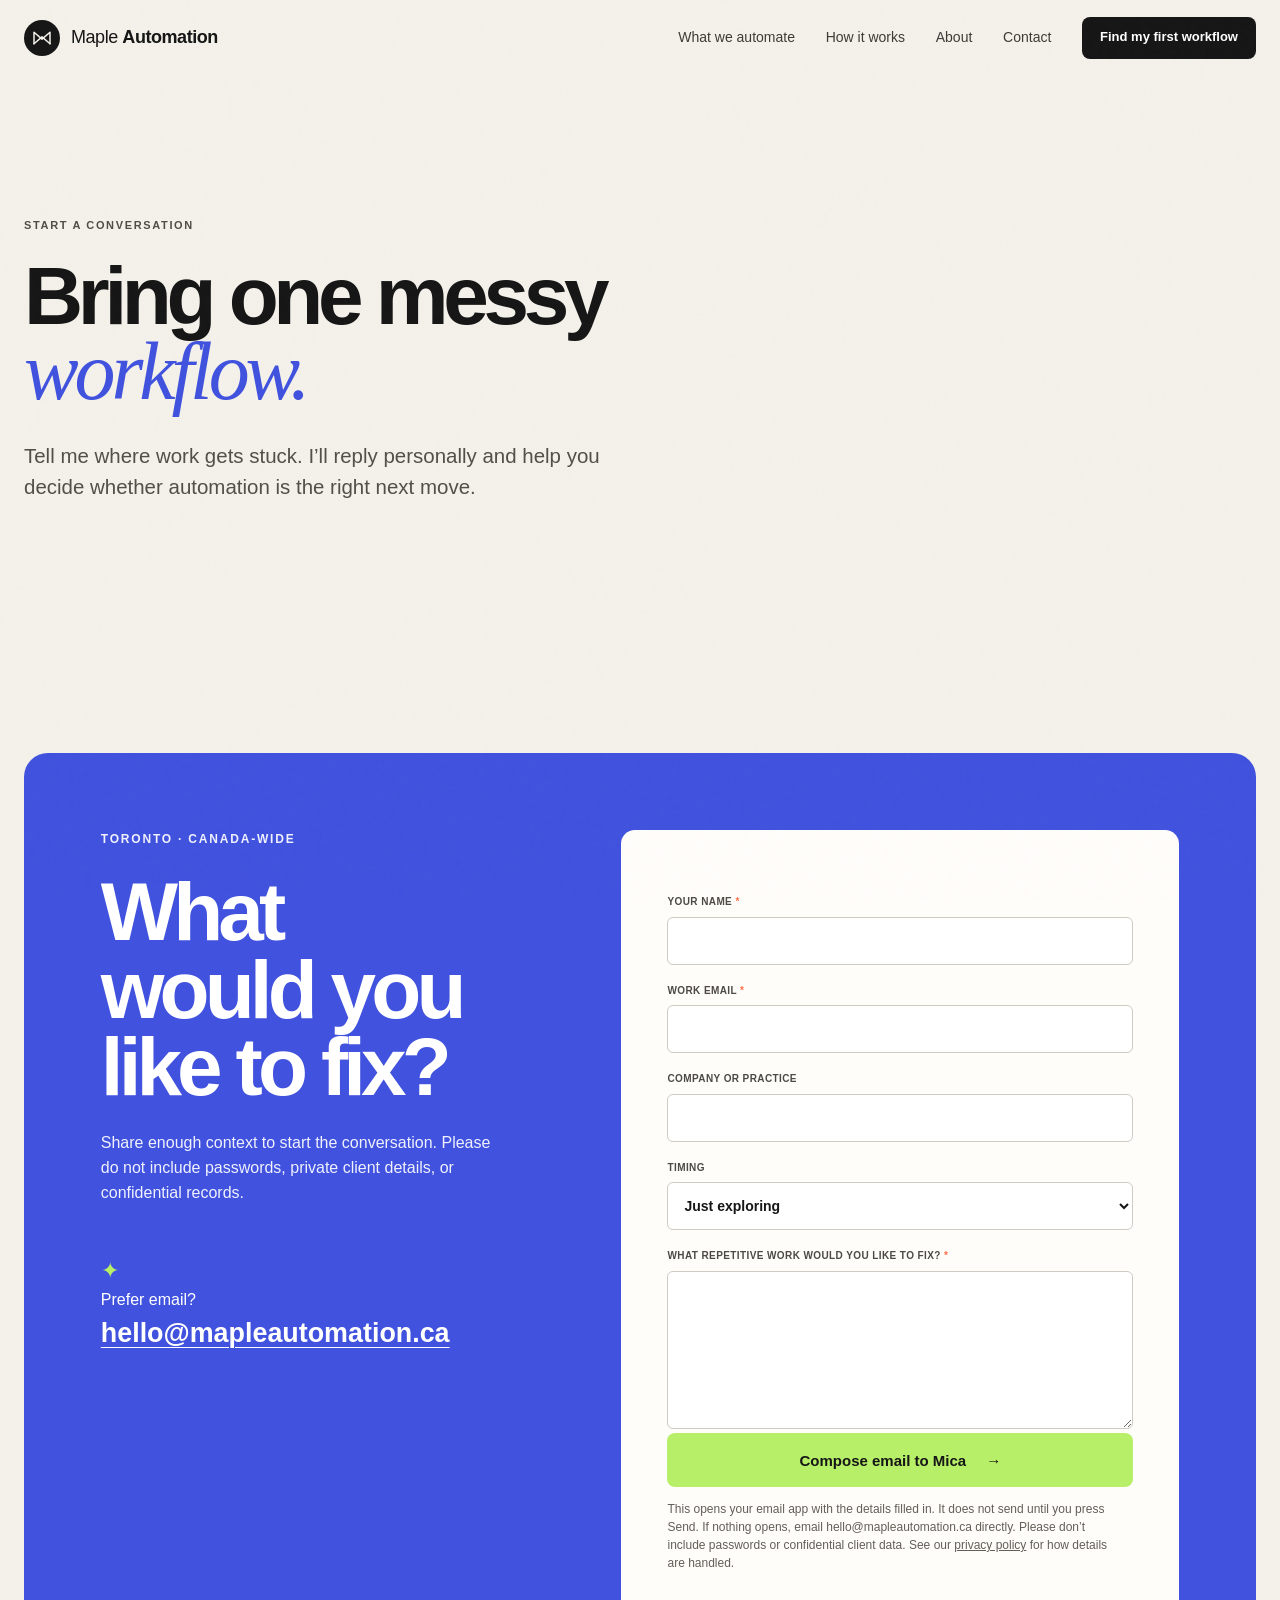
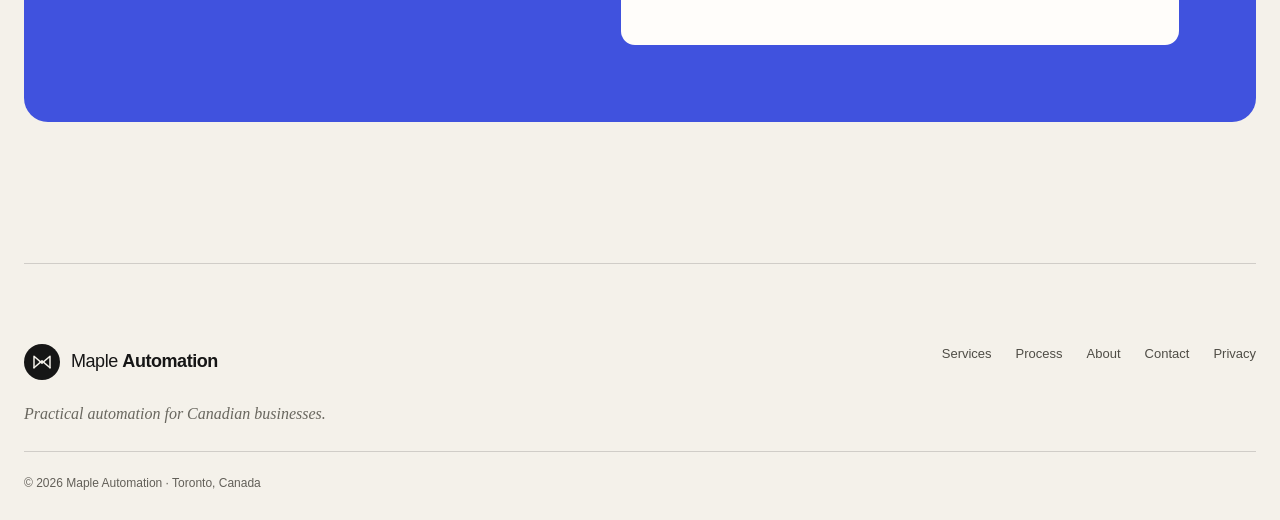
==== contact.html @ 8e7fe8f0 "Maple Automation website" ====
<!doctype html><html lang="en-CA"><head><meta charset="utf-8"><meta name="viewport" content="width=device-width, initial-scale=1"><title>Contact Maple Automation | Start with one workflow</title><meta name="description" content="Tell Maple Automation where work gets stuck. Mica replies personally to Toronto and Canadian business inquiries."><meta name="robots" content="index,follow"><meta name="referrer" content="strict-origin-when-cross-origin"><link rel="canonical" href="https://mapleautomation.ca/contact.html"><meta property="og:type" content="website"><meta property="og:locale" content="en_CA"><meta property="og:site_name" content="Maple Automation"><meta property="og:title" content="Contact Maple Automation | Start with one workflow"><meta property="og:description" content="Tell Maple Automation where work gets stuck. Mica replies personally to Toronto and Canadian business inquiries."><meta property="og:url" content="https://mapleautomation.ca/contact.html"><meta property="og:image" content="https://mapleautomation.ca/assets/social-card.png"><meta property="og:image:alt" content="Maple Automation — Practical automation for Canadian businesses"><meta name="twitter:card" content="summary_large_image"><meta name="twitter:title" content="Contact Maple Automation | Start with one workflow"><meta name="twitter:description" content="Tell Maple Automation where work gets stuck. Mica replies personally to Toronto and Canadian business inquiries."><meta name="twitter:image" content="https://mapleautomation.ca/assets/social-card.png"><link rel="icon" href="assets/favicon.svg" type="image/svg+xml"><link rel="stylesheet" href="styles.css"></head><body><a class="skip-link" href="#main">Skip to content</a><header class="site-header" data-header><a class="brand" href="index.html" aria-label="Maple Automation home"><svg class="brand-mark" viewBox="0 0 42 42" aria-hidden="true"><path d="M7 31V11l14 12 14-12v20"/><path d="M7 31l14-12 14 12"/></svg><span>Maple <b>Automation</b></span></a><button class="menu-toggle" type="button" aria-expanded="false" aria-controls="site-nav" data-menu-toggle><span class="sr-only" data-menu-label>Open navigation</span><span></span><span></span></button><nav id="site-nav" class="site-nav" aria-label="Primary" data-nav><a href="services.html">What we automate</a><a href="process.html">How it works</a><a href="about.html">About</a><a href="contact.html" aria-current="page">Contact</a><a class="button button-small button-dark" href="contact.html">Find my first workflow</a></nav></header><main id="main" tabindex="-1"><section class="page-hero section-shell section-pad"><p class="eyebrow">Start a conversation</p><h1>Bring one messy<br><em>workflow.</em></h1><p class="hero-lede">Tell me where work gets stuck. I’ll reply personally and help you decide whether automation is the right next move.</p></section><section class="contact-section section-pad"><div class="contact-shell" data-reveal><div class="contact-copy"><p class="eyebrow eyebrow-light">Toronto · Canada-wide</p><h2>What would you like to fix?</h2><p>Share enough context to start the conversation. Please do not include passwords, private client details, or confidential records.</p><div class="contact-direct"><span class="contact-icon">✦</span><p>Prefer email?<br><a href="mailto:hello@mapleautomation.ca">hello@mapleautomation.ca</a></p></div></div><form class="contact-form" data-contact-form action="mailto:hello@mapleautomation.ca" method="post" enctype="text/plain"><label for="name">Your name <span aria-hidden="true">*</span><input id="name" name="name" type="text" autocomplete="name" required maxlength="80"></label><label for="email">Work email <span aria-hidden="true">*</span><input id="email" name="email" type="email" autocomplete="email" required maxlength="160"></label><label for="company">Company or practice<input id="company" name="company" type="text" autocomplete="organization" maxlength="120"></label><label for="timing">Timing<select id="timing" name="timing"><option>Just exploring</option><option>This quarter</option><option>As soon as possible</option></select></label><label for="workflow">What repetitive work would you like to fix? <span aria-hidden="true">*</span><textarea id="workflow" name="workflow" rows="6" required maxlength="2000" aria-describedby="contact-form-note"></textarea></label><button class="button button-primary button-wide" type="submit">Compose email to Mica <span aria-hidden="true">→</span></button><p class="form-note" id="contact-form-note">This opens your email app with the details filled in. It does not send until you press Send. If nothing opens, email hello@mapleautomation.ca directly. Please don’t include passwords or confidential client data. See our <a href="privacy.html">privacy policy</a> for how details are handled.</p><p class="form-status" data-form-status role="status" aria-live="polite"></p></form></div></section></main><footer class="site-footer"><div class="footer-brand"><a class="brand" href="index.html"><svg class="brand-mark" viewBox="0 0 42 42" aria-hidden="true"><path d="M7 31V11l14 12 14-12v20"/><path d="M7 31l14-12 14 12"/></svg><span>Maple <b>Automation</b></span></a><p>Practical automation for Canadian businesses.</p></div><nav aria-label="Footer"><a href="services.html">Services</a><a href="process.html">Process</a><a href="about.html">About</a><a href="contact.html">Contact</a><a href="privacy.html">Privacy</a></nav><p class="footer-note">© <span data-year></span> Maple Automation · Toronto, Canada</p></footer><script src="script.js" defer></script></body></html>
---- styles.css ----
/* Maple Automation — launch site */
:root {
  --paper: #f4f1ea;
  --paper-2: #ebe7de;
  --ink: #161616;
  --muted: #69675f;
  --line: rgba(22, 22, 22, .16);
  --blue: #4052de;
  --blue-deep: #2738c9;
  --green: #b8ef68;
  --orange: #ff7048;
  --orange-text: #a93216;
  --white: #fffdfa;
  --radius: 18px;
  --shadow: 0 22px 70px rgba(31, 26, 16, .12);
  --shell: min(1240px, calc(100% - 48px));
}

* { box-sizing: border-box; }
html { scroll-behavior: smooth; overflow-x: hidden; overflow-x: clip; }
body {
  margin: 0;
  color: var(--ink);
  background: var(--paper);
  font-family: Inter, ui-sans-serif, -apple-system, BlinkMacSystemFont, "Segoe UI", sans-serif;
  font-size: 16px;
  line-height: 1.55;
  -webkit-font-smoothing: antialiased;
  overflow-x: hidden;
  overflow-x: clip;
}
body::before {
  position: fixed;
  inset: 0;
  z-index: 99;
  pointer-events: none;
  opacity: .025;
  content: "";
  background-image: url("data:image/svg+xml,%3Csvg viewBox='0 0 180 180' xmlns='http://www.w3.org/2000/svg'%3E%3Cfilter id='n'%3E%3CfeTurbulence type='fractalNoise' baseFrequency='.8' numOctaves='4' stitchTiles='stitch'/%3E%3C/filter%3E%3Crect width='100%25' height='100%25' filter='url(%23n)' opacity='.7'/%3E%3C/svg%3E");
}

::selection { background: var(--green); color: var(--ink); }
a { color: inherit; }
button, input, textarea { font: inherit; }
button, a { -webkit-tap-highlight-color: transparent; }
img, svg { display: block; max-width: 100%; }
h1, h2, h3, p { margin-top: 0; }
h1, h2, h3 { text-wrap: balance; }
p { text-wrap: pretty; }

.sr-only {
  position: absolute;
  width: 1px;
  height: 1px;
  padding: 0;
  margin: -1px;
  overflow: hidden;
  clip: rect(0,0,0,0);
  white-space: nowrap;
  border: 0;
}
.skip-link {
  position: fixed;
  z-index: 200;
  top: 12px;
  left: 12px;
  transform: translateY(-150%);
  padding: 10px 16px;
  background: var(--ink);
  color: white;
  border-radius: 8px;
}
.skip-link:focus { transform: none; }
main:focus { outline: none; }

:focus-visible {
  outline: 3px solid var(--blue);
  outline-offset: 4px;
}

.section-shell { width: var(--shell); margin-inline: auto; }
.section-pad { padding-block: clamp(88px, 11vw, 160px); }
[id] { scroll-margin-top: 88px; }

.site-header {
  position: sticky;
  z-index: 60;
  top: 0;
  display: flex;
  align-items: center;
  justify-content: space-between;
  width: 100%;
  min-height: 76px;
  padding: 12px max(24px, calc((100% - 1240px) / 2));
  border-bottom: 1px solid transparent;
  transition: background .25s ease, border-color .25s ease, min-height .25s ease;
}
.site-header.is-scrolled {
  min-height: 64px;
  background: rgba(244, 241, 234, .9);
  border-color: var(--line);
  backdrop-filter: blur(18px);
  -webkit-backdrop-filter: blur(18px);
}
.brand {
  display: inline-flex;
  gap: 11px;
  align-items: center;
  font-size: 18px;
  letter-spacing: -.025em;
  text-decoration: none;
}
.brand b { font-weight: 730; }
.brand-mark {
  width: 36px;
  height: 36px;
  padding: 6px;
  background: var(--ink);
  color: var(--paper);
  border-radius: 50%;
}
.brand-mark path { fill: none; stroke: currentColor; stroke-width: 2.6; stroke-linecap: round; stroke-linejoin: round; }
.site-nav { display: flex; align-items: center; gap: clamp(18px, 2.4vw, 34px); }
.site-nav > a:not(.button) {
  position: relative;
  color: #3c3b37;
  font-size: 14px;
  text-decoration: none;
}
.site-nav > a:not(.button)::after {
  position: absolute;
  right: 0;
  bottom: -4px;
  left: 0;
  height: 1px;
  content: "";
  background: currentColor;
  transform: scaleX(0);
  transform-origin: right;
  transition: transform .2s ease;
}
.site-nav > a:not(.button):hover::after { transform: scaleX(1); transform-origin: left; }
.menu-toggle { display: none; }

.button {
  display: inline-flex;
  min-height: 54px;
  padding: 0 22px;
  align-items: center;
  justify-content: center;
  gap: 20px;
  border: 1px solid transparent;
  border-radius: 8px;
  cursor: pointer;
  font-size: 15px;
  font-weight: 700;
  text-decoration: none;
  transition: transform .2s ease, box-shadow .2s ease, background .2s ease;
}
.button:hover { transform: translateY(-2px); box-shadow: 0 10px 24px rgba(0,0,0,.12); }
.button-primary { background: var(--green); color: var(--ink); }
.button-dark { background: var(--ink); color: white; }
.button-small { min-height: 42px; padding-inline: 17px; font-size: 13px; }
.button-wide { width: 100%; }
.text-link {
  display: inline-flex;
  align-items: center;
  gap: 10px;
  padding-bottom: 2px;
  border-bottom: 1px solid currentColor;
  font-size: 14px;
  font-weight: 700;
  text-decoration: none;
}
.text-link span { transition: transform .2s ease; }
.text-link:hover span { transform: translate(3px, -2px); }

.eyebrow {
  display: flex;
  align-items: center;
  gap: 9px;
  margin-bottom: 24px;
  color: #4f4d46;
  font-size: 11px;
  font-weight: 800;
  letter-spacing: .15em;
  text-transform: uppercase;
}
.eyebrow-light { color: rgba(255,255,255,.92); font-size: 12px; }
.pulse-dot { width: 7px; height: 7px; background: var(--orange); border-radius: 50%; box-shadow: 0 0 0 5px rgba(255,112,72,.14); }

.hero {
  display: grid;
  min-height: calc(100vh - 76px);
  min-height: calc(100svh - 76px);
  padding-block: clamp(68px, 8vh, 110px) clamp(80px, 10vh, 130px);
  align-items: center;
  grid-template-columns: .92fr 1.08fr;
  gap: clamp(40px, 7vw, 110px);
}
.hero > * { min-width: 0; }
.hero-copy { position: relative; z-index: 2; }
.hero h1 {
  max-width: 760px;
  margin-bottom: 30px;
  font-size: clamp(62px, 7.3vw, 108px);
  font-weight: 550;
  letter-spacing: -.072em;
  line-height: .89;
}
.hero h1 em { color: var(--blue); font-family: Georgia, "Times New Roman", serif; font-weight: 400; letter-spacing: -.06em; }
.hero-lede { max-width: 590px; margin-bottom: 34px; color: #514f48; font-size: clamp(18px, 1.6vw, 22px); line-height: 1.52; }
.hero-actions { display: flex; align-items: center; gap: 28px; flex-wrap: wrap; }
.trust-line { display: flex; gap: 0; padding: 30px 0 0; margin: 0; color: var(--muted); list-style: none; font-size: 12px; font-weight: 650; }
.trust-line li { display: flex; align-items: center; }
.trust-line li:not(:last-child)::after { margin-inline: 12px; content: "·"; color: var(--orange); }

.hero-visual {
  position: relative;
  min-height: 570px;
  border: 1px solid rgba(22,22,22,.1);
  overflow: hidden;
  background:
    linear-gradient(rgba(22,22,22,.055) 1px, transparent 1px),
    linear-gradient(90deg, rgba(22,22,22,.055) 1px, transparent 1px),
    #e9e5dc;
  background-size: 42px 42px;
  border-radius: 28px;
  box-shadow: var(--shadow);
}
.hero-visual::before { position: absolute; inset: 0; content: ""; background: radial-gradient(circle at 65% 45%, rgba(83,102,255,.13), transparent 34%); }
.visual-label { position: absolute; z-index: 3; top: 28px; left: 30px; display: flex; align-items: center; gap: 10px; color: #66635b; font-size: 11px; font-weight: 700; text-transform: uppercase; letter-spacing: .1em; }
.visual-label span { padding: 5px 8px; background: #dad5cb; color: #5c5a54; border-radius: 4px; }
.input-stack { position: absolute; z-index: 2; left: 7%; top: 19%; bottom: 17%; display: flex; flex-direction: column; justify-content: space-between; }
.input-chip {
  display: flex;
  width: 170px;
  padding: 13px;
  align-items: center;
  gap: 10px;
  background: rgba(255,253,250,.95);
  border: 1px solid rgba(22,22,22,.1);
  border-radius: 11px;
  box-shadow: 0 10px 28px rgba(44,39,28,.08);
  transform: rotate(-2deg);
}
.input-chip:nth-child(2) { transform: rotate(2deg) translateX(14px); }
.input-chip:nth-child(3) { transform: rotate(-1deg) translateX(-5px); }
.chip-icon { display: grid; width: 34px; height: 34px; flex: 0 0 auto; place-items: center; background: var(--paper-2); border-radius: 7px; font-weight: 800; }
.input-chip span:last-child { display: flex; flex-direction: column; min-width: 0; }
.input-chip b { font-size: 12px; }
.input-chip small { color: #625f58; font-size: 11px; }
.flow-lines { position: absolute; z-index: 1; inset: 0; width: 100%; height: 100%; }
.flow-lines path { fill: none; stroke: #8e8b82; stroke-width: 1.5; stroke-dasharray: 5 6; opacity: .58; }
.flow-lines .flow-line-active { stroke: var(--blue); stroke-width: 2.5; stroke-dasharray: 7 7; animation: dash 15s linear infinite; opacity: .9; }
@keyframes dash { to { stroke-dashoffset: -140; } }
.automation-node {
  position: absolute;
  z-index: 3;
  top: 50%;
  left: 54%;
  display: grid;
  width: 110px;
  height: 110px;
  place-items: center;
  color: white;
  background: var(--blue);
  border: 9px solid rgba(244,241,234,.85);
  border-radius: 50%;
  box-shadow: 0 18px 40px rgba(83,102,255,.3);
  transform: translate(-50%, -50%);
}
.automation-node svg { width: 40px; height: 40px; }
.automation-node svg path, .automation-node svg circle { fill: none; stroke: currentColor; stroke-width: 2; stroke-linecap: round; }
.automation-node span { position: absolute; bottom: 14px; font-size: 8px; font-weight: 800; letter-spacing: .12em; text-transform: uppercase; }
.output-card { position: absolute; z-index: 3; top: 36%; right: 4%; width: 215px; padding: 18px; background: var(--ink); color: white; border-radius: 14px; box-shadow: 0 18px 45px rgba(0,0,0,.22); transform: rotate(2deg); }
.output-status { display: flex; align-items: center; gap: 8px; margin-bottom: 16px; color: var(--green); font-size: 9px; font-weight: 800; letter-spacing: .1em; text-transform: uppercase; }
.output-status span { width: 7px; height: 7px; background: var(--green); border-radius: 50%; }
.output-card p { margin-bottom: 18px; font-size: 13px; line-height: 1.45; }
.output-meta { display: flex; justify-content: space-between; padding-top: 11px; border-top: 1px solid rgba(255,255,255,.16); color: #a7a59f; font-size: 8px; }
.output-meta b { color: white; }
.visual-stamp { position: absolute; right: 28px; bottom: 28px; color: #646159; font-family: Georgia, serif; font-size: 12px; font-style: italic; line-height: 1.35; text-align: right; }

.signal-strip { display: flex; min-height: 78px; padding: 14px 24px; align-items: center; justify-content: center; gap: clamp(14px, 3vw, 42px); background: var(--ink); color: white; }
.signal-strip p { margin: 0; font-size: clamp(13px, 1.6vw, 19px); font-weight: 600; }
.signal-strip span { color: var(--green); font-size: 20px; }

.two-col-intro { display: grid; grid-template-columns: .36fr 1fr; gap: 30px; }
.section-intro h2, .section-heading h2, .calculator-copy h2, .founder-copy h2, .faq-heading h2 {
  margin-bottom: 24px;
  font-size: clamp(42px, 5.6vw, 78px);
  font-weight: 550;
  letter-spacing: -.055em;
  line-height: .99;
}
.two-col-intro > div { display: grid; grid-template-columns: 1fr .58fr; align-items: end; gap: 50px; }
.two-col-intro > div p { margin-bottom: 26px; color: var(--muted); font-size: 18px; }
.pain-grid { display: grid; margin-top: 70px; border-block: 1px solid var(--line); grid-template-columns: repeat(3, 1fr); }
.pain-grid article { min-height: 280px; padding: 34px 38px 28px 0; }
.pain-grid article + article { padding-left: 38px; border-left: 1px solid var(--line); }
.card-number { display: block; margin-bottom: 64px; color: var(--orange-text); font-size: 12px; font-weight: 800; }
.pain-grid h3 { margin-bottom: 14px; font-size: 22px; letter-spacing: -.025em; }
.pain-grid p { margin: 0; color: var(--muted); font-size: 15px; }

.use-cases { background: #3345c8; color: white; }
.section-heading { display: grid; margin-bottom: 64px; align-items: end; grid-template-columns: 1fr .52fr; gap: 60px; }
.section-heading h2 { margin: 0; }
.section-heading > p { margin: 0 0 8px; color: rgba(255,255,255,.9); font-size: 17px; }
.case-list { border-top: 1px solid rgba(255,255,255,.34); }
.case-row { border-bottom: 1px solid rgba(255,255,255,.34); }
.case-trigger {
  display: grid;
  width: 100%;
  padding: 26px 0;
  align-items: center;
  border: 0;
  color: inherit;
  background: transparent;
  cursor: pointer;
  grid-template-columns: 70px 1fr .75fr 42px;
  text-align: left;
}
.case-index { color: var(--green); font-size: 12px; font-weight: 800; }
.case-title { font-size: clamp(21px, 2.2vw, 30px); font-weight: 650; letter-spacing: -.03em; }
.case-tag { color: rgba(255,255,255,.86); font-size: 14px; }
.case-toggle { display: grid; width: 34px; height: 34px; place-items: center; border: 1px solid rgba(255,255,255,.45); border-radius: 50%; font-size: 20px; font-weight: 300; }
.case-panel { padding: 0 0 32px 70px; }
.before-after { display: grid; padding: 26px; background: rgba(20,27,97,.23); border-radius: 12px; grid-template-columns: 1fr 40px 1fr; gap: 20px; }
.before-after > span { align-self: center; color: var(--green); font-size: 22px; text-align: center; }
.before-after small { color: var(--green); font-size: 9px; font-weight: 800; letter-spacing: .13em; text-transform: uppercase; }
.before-after p { max-width: 440px; margin: 6px 0 0; color: rgba(255,255,255,.94); font-size: 15px; }
.tools-line { margin: 14px 0 0; color: rgba(255,255,255,.8); font-size: 12px; letter-spacing: .06em; text-transform: uppercase; }

.dark-heading > p { color: var(--muted); }
.steps { position: relative; padding: 0; margin: 0; list-style: none; }
.steps::before { position: absolute; top: 42px; bottom: 42px; left: 44px; width: 1px; content: ""; background: var(--line); }
.steps li { position: relative; display: grid; min-height: 145px; grid-template-columns: 90px 1fr; gap: 40px; }
.step-marker { position: relative; z-index: 2; display: grid; width: 88px; height: 88px; place-items: center; background: var(--paper); border: 1px solid var(--line); border-radius: 50%; }
.step-marker span { display: grid; width: 56px; height: 56px; place-items: center; background: var(--ink); color: white; border-radius: 50%; font-size: 11px; font-weight: 800; }
.steps li > div:last-child { display: grid; padding: 12px 0 42px; border-bottom: 1px solid var(--line); grid-template-columns: .35fr .55fr 1fr; gap: 35px; }
.step-time { margin: 8px 0 0; color: var(--blue-deep); font-size: 12px; font-weight: 800; letter-spacing: .04em; text-transform: uppercase; }
.steps h3 { margin: 0; font-size: 27px; letter-spacing: -.035em; }
.steps li > div:last-child > p:last-child { max-width: 520px; margin: 3px 0 0; color: var(--muted); font-size: 15px; }
.scope-note { display: grid; margin: 64px 0 0 130px; padding: 24px 28px; align-items: center; background: #e6e1d7; border-radius: 12px; grid-template-columns: 50px 1fr auto; gap: 20px; }
.scope-icon { display: grid; width: 42px; height: 42px; place-items: center; color: white; background: var(--blue); border-radius: 50%; font-size: 20px; }
.scope-note p { margin: 0; color: #55524b; font-size: 13px; }
.scope-note p b { color: var(--ink); }
.scope-note a { color: var(--ink); font-size: 12px; font-weight: 800; text-decoration: none; }

.calculator-section { background: #ded9ce; }
.calculator-grid { display: grid; align-items: start; grid-template-columns: .8fr 1fr; gap: clamp(50px, 8vw, 130px); }
.calculator-copy { position: sticky; top: 110px; }
.calculator-copy h2 { font-size: clamp(42px, 5vw, 68px); }
.calculator-copy > p { max-width: 520px; color: var(--muted); font-size: 17px; }
.calc-note { display: flex; max-width: 500px; margin-top: 40px; align-items: flex-start; gap: 13px; }
.calc-note > span { display: grid; width: 24px; height: 24px; flex: 0 0 auto; place-items: center; border: 1px solid #8d897f; border-radius: 50%; font-family: Georgia, serif; font-style: italic; }
.calc-note p { margin: 1px 0 0; color: #5d5a53; font-size: 11px; }
.calculator { padding: clamp(26px, 4vw, 48px); background: var(--white); border-radius: 18px; box-shadow: 0 18px 60px rgba(45,39,27,.08); }
.calculator label { display: block; color: #4f4d46; font-size: 11px; font-weight: 750; letter-spacing: .03em; text-transform: uppercase; }
.field-pair { display: grid; grid-template-columns: 1fr 1fr; gap: 16px; }
.input-with-suffix, .input-with-prefix { display: flex; height: 60px; margin-top: 8px; align-items: center; border: 1px solid #cfcbc2; border-radius: 8px; overflow: hidden; background: white; }
.input-with-suffix:focus-within, .input-with-prefix:focus-within { border-color: var(--blue-deep); box-shadow: 0 0 0 3px rgba(39,56,201,.18); }
.input-with-suffix input, .input-with-prefix input { width: 100%; height: 100%; min-width: 0; padding: 0 16px; border: 0; outline: 0; background: transparent; color: var(--ink); font-size: 22px; font-weight: 650; }
.input-with-suffix span, .input-with-prefix span { padding: 0 16px; color: #625f58; font-size: 12px; text-transform: uppercase; }
.input-with-prefix > span:first-child { padding-right: 0; color: var(--ink); font-size: 18px; }
.range-label { margin-block: 29px; }
.range-label > span { display: flex; justify-content: space-between; }
.range-label output { color: var(--blue); font-size: 12px; }
input[type="range"] { width: 100%; margin: 17px 0 0; accent-color: var(--blue); }
.calc-result { display: grid; margin: 34px 0 22px; padding: 25px; background: var(--ink); color: white; border-radius: 10px; grid-template-columns: 1fr 1fr; gap: 24px; }
.calc-result > div + div { padding-left: 24px; border-left: 1px solid rgba(255,255,255,.2); }
.calc-result small { display: block; margin-bottom: 5px; color: #aaa9a4; font-size: 9px; letter-spacing: .06em; text-transform: uppercase; }
.calc-result strong { display: block; color: var(--green); font-size: clamp(24px, 3.2vw, 39px); letter-spacing: -.04em; white-space: nowrap; }
.calc-result em { margin-left: 3px; color: white; font-size: 10px; font-style: normal; font-weight: 500; letter-spacing: 0; }

.about { display: grid; grid-template-columns: .72fr 1fr; gap: clamp(55px, 9vw, 140px); }
.founder-card { align-self: start; }
.founder-portrait { position: relative; display: grid; aspect-ratio: .83; place-items: center; overflow: hidden; background: var(--blue); border-radius: 220px 220px 18px 18px; }
.founder-portrait > span { position: relative; z-index: 2; color: var(--green); font-family: Georgia, serif; font-size: clamp(78px, 11vw, 145px); font-style: italic; letter-spacing: -.1em; transform: translateX(-.05em); }
.founder-portrait svg { position: absolute; inset: 0; width: 100%; height: 100%; opacity: .3; }
.founder-portrait path { fill: none; stroke: white; stroke-width: 1.2; }
.portrait-caption { display: flex; margin: 15px 10px 0; justify-content: space-between; color: #4f4d46; font-size: 10px; font-weight: 800; line-height: 1.5; text-transform: uppercase; }
.portrait-caption span { color: #625f58; font-weight: 600; }
.founder-copy { padding-top: 25px; }
.founder-copy h2 { margin-bottom: 30px; }
.founder-copy > p { max-width: 660px; color: var(--muted); }
.founder-copy .founder-lede { color: var(--ink); font-size: 20px; line-height: 1.55; }
.credential-grid { display: grid; margin-block: 36px 28px; border-block: 1px solid var(--line); grid-template-columns: repeat(3, 1fr); }
.credential-grid div { padding: 22px 18px 22px 0; }
.credential-grid div + div { padding-left: 18px; border-left: 1px solid var(--line); }
.credential-grid strong { display: block; margin-bottom: 4px; font-size: 12px; }
.credential-grid span { display: block; color: var(--muted); font-size: 10px; line-height: 1.45; }
.founder-links { display: flex; gap: 30px; }
.experience-note { margin-top: 28px; font-size: 10px; font-style: italic; }

.guardrails { background: var(--ink); color: white; }
.guardrail-grid { display: grid; border-top: 1px solid rgba(255,255,255,.2); grid-template-columns: repeat(4, 1fr); }
.guardrail-grid article { min-height: 270px; padding: 28px 26px 10px 0; }
.guardrail-grid article + article { padding-left: 26px; border-left: 1px solid rgba(255,255,255,.2); }
.guardrail-grid span { display: block; margin-bottom: 78px; color: var(--green); font-size: 10px; font-weight: 800; }
.guardrail-grid h3 { margin-bottom: 12px; font-size: 18px; }
.guardrail-grid p { margin: 0; color: rgba(255,255,255,.6); font-size: 12px; }

.faq { display: grid; grid-template-columns: .65fr 1fr; gap: clamp(50px, 9vw, 140px); }
.faq-heading { align-self: start; }
.faq-heading h2 { font-size: clamp(42px, 5vw, 67px); }
.faq-heading > p { max-width: 420px; color: var(--muted); }
.faq-heading .text-link { margin-top: 18px; }
.faq-list { border-top: 1px solid var(--line); }
.faq-list details { border-bottom: 1px solid var(--line); }
.faq-list summary { display: flex; min-height: 84px; padding: 22px 0; align-items: center; justify-content: space-between; gap: 25px; cursor: pointer; font-size: 17px; font-weight: 650; list-style: none; }
.faq-list summary::-webkit-details-marker { display: none; }
.faq-list summary span { font-size: 24px; font-weight: 300; transition: transform .2s ease; }
.faq-list details[open] summary span { transform: rotate(45deg); }
.faq-list details p { max-width: 650px; padding: 0 45px 24px 0; margin: 0; color: var(--muted); font-size: 14px; }

.contact-section { padding-inline: 24px; background: var(--paper); }
.contact-shell { display: grid; width: min(1340px, 100%); margin-inline: auto; padding: clamp(36px, 6vw, 82px); background: var(--blue); color: white; border-radius: 24px; grid-template-columns: .75fr 1fr; gap: clamp(45px, 8vw, 120px); }
.contact-copy h2 { margin-bottom: 25px; font-size: clamp(48px, 6.4vw, 86px); font-weight: 550; letter-spacing: -.06em; line-height: .95; }
.contact-copy > p { max-width: 460px; color: rgba(255,255,255,.92); }
.contact-direct { display: flex; margin-top: 48px; flex-direction: column; }
.contact-direct small { margin-bottom: 5px; color: rgba(255,255,255,.82); font-size: 12px; letter-spacing: .1em; text-transform: uppercase; }
.contact-direct a { font-size: clamp(18px, 2.1vw, 27px); font-weight: 650; text-decoration-thickness: 1px; text-underline-offset: 5px; }
.contact-location { display: flex; margin-top: 55px; align-items: center; gap: 9px; font-size: 13px; }
.contact-location span { width: 7px; height: 7px; background: var(--green); border-radius: 50%; }
.fit-check { display: grid; max-width: 490px; margin-top: 34px; border-block: 1px solid rgba(255,255,255,.28); }
.fit-check p { padding: 13px 0; margin: 0; color: rgba(255,255,255,.86); font-size: 12px; }
.fit-check p + p { border-top: 1px solid rgba(255,255,255,.2); }
.fit-check b { color: white; }
.contact-form { padding: clamp(24px, 3.7vw, 46px); background: var(--white); color: var(--ink); border-radius: 14px; }
.contact-form label, .contact-form legend { display: block; color: #4c4a44; font-size: 10px; font-weight: 780; letter-spacing: .04em; text-transform: uppercase; }
.contact-form label > span[aria-hidden] { color: var(--orange); }
.contact-form input[type="text"], .contact-form input[type="email"], .contact-form textarea {
  width: 100%;
  margin-top: 7px;
  padding: 13px 14px;
  border: 1px solid #cecbc2;
  outline: 0;
  background: white;
  border-radius: 6px;
  color: var(--ink);
  font-size: 14px;
  text-transform: none;
  transition: border-color .2s ease, box-shadow .2s ease;
}
.contact-form input { height: 48px; }
.contact-form textarea { min-height: 126px; resize: vertical; }
.contact-form input:focus, .contact-form textarea:focus { border-color: var(--blue); box-shadow: 0 0 0 3px rgba(83,102,255,.12); }
.contact-form > label { margin-top: 18px; }
.contact-form .optional { float: right; color: #68655e; font-size: 10px; font-weight: 600; }
.contact-form fieldset { padding: 0; margin: 20px 0; border: 0; }
.choice-row { display: grid; margin-top: 8px; grid-template-columns: repeat(3, 1fr); gap: 8px; }
.choice-row label { position: relative; cursor: pointer; }
.choice-row input { position: absolute; opacity: 0; }
.choice-row span { display: grid; height: 42px; place-items: center; border: 1px solid #cecbc2; border-radius: 6px; color: #66635c; font-size: 12px; text-transform: none; }
.choice-row input:checked + span { border-color: var(--blue); background: rgba(83,102,255,.08); color: var(--blue); }
.choice-row input:focus-visible + span { outline: 3px solid var(--blue); outline-offset: 2px; }
.form-note { margin: 13px 0 0; color: #625f58; font-size: 12px; line-height: 1.5; }
.form-status { min-height: 18px; margin: 9px 0 0; color: var(--blue-deep); font-size: 12px; font-weight: 700; }

.site-footer { width: var(--shell); padding-block: 80px 28px; margin-inline: auto; }
.footer-top { display: grid; padding-bottom: 70px; align-items: start; grid-template-columns: 1fr .8fr .5fr; gap: 50px; }
.brand-footer { font-size: 22px; }
.footer-top > p { color: var(--muted); font-family: Georgia, serif; font-size: 18px; font-style: italic; line-height: 1.45; }
.footer-links { display: grid; gap: 9px; }
.footer-links a { color: #4f4d46; font-size: 12px; text-decoration: none; }
.footer-links a:hover { color: var(--blue); }
.footer-bottom { display: flex; padding-top: 22px; justify-content: space-between; border-top: 1px solid var(--line); color: #625f58; font-size: 12px; }
.footer-bottom p { margin: 0; }
.footer-bottom div { display: flex; gap: 22px; }
.footer-bottom a { text-decoration: none; }

/* Multi-page layout: classes used by services, process, about and contact pages */
.page-hero { padding-bottom: clamp(48px, 6vw, 90px); }
.page-hero h1 {
  max-width: 900px;
  margin-bottom: 30px;
  font-size: clamp(52px, 6.4vw, 96px);
  font-weight: 550;
  letter-spacing: -.065em;
  line-height: .92;
}
.page-hero h1 em { color: var(--blue); font-family: Georgia, "Times New Roman", serif; font-weight: 400; letter-spacing: -.05em; }
.two-col-intro h2 { margin-bottom: 24px; font-size: clamp(38px, 4.8vw, 66px); font-weight: 550; letter-spacing: -.055em; line-height: 1; }
.approach .section-heading > p { color: var(--muted); }
.approach-grid { display: grid; margin-block: 0 44px; border-block: 1px solid var(--line); grid-template-columns: repeat(auto-fit, minmax(220px, 1fr)); }
.approach-grid article { padding: 30px 30px 30px 0; }
.approach-grid article + article { padding-left: 30px; border-left: 1px solid var(--line); }
.step-number { display: block; margin-bottom: 40px; color: var(--orange-text); font-size: 12px; font-weight: 800; }
.approach-grid h3 { margin-bottom: 12px; font-size: 22px; letter-spacing: -.025em; }
.approach-grid p { margin: 0; color: var(--muted); font-size: 15px; }
.guardrails .two-col-intro > div p { color: rgba(255,255,255,.82); }
.guardrails .text-link { color: white; }
.faq-list summary::after { flex: 0 0 auto; content: "+"; font-size: 24px; font-weight: 300; }
.faq-list details[open] summary::after { content: "−"; }
.about { display: block; }
.about-grid { display: grid; align-items: start; grid-template-columns: minmax(180px, .5fr) 1fr; gap: clamp(40px, 8vw, 120px); }
.founder-mark { display: grid; aspect-ratio: .83; place-items: center; background: var(--blue); color: var(--green); border-radius: 220px 220px 18px 18px; font-family: Georgia, serif; font-size: clamp(64px, 9vw, 130px); font-style: italic; letter-spacing: -.08em; }
.about-grid h2 { margin-bottom: 26px; font-size: clamp(38px, 4.8vw, 66px); font-weight: 550; letter-spacing: -.055em; line-height: 1; }
.about-grid p:not(.eyebrow) { max-width: 660px; color: var(--muted); font-size: 17px; }
.about-links { display: flex; margin-top: 30px; flex-wrap: wrap; gap: 30px; }
.calculator label { margin-top: 22px; }
.calculator label:first-child { margin-top: 0; }
.calculator input[type="number"] { display: block; width: 100%; height: 56px; margin-top: 8px; padding: 0 16px; border: 1px solid #cfcbc2; border-radius: 8px; background: white; color: var(--ink); font-size: 20px; font-weight: 650; }
.calculator input[type="number"]:focus { border-color: var(--blue-deep); box-shadow: 0 0 0 3px rgba(39,56,201,.18); outline: 0; }
.calculator output { display: block; margin-top: 8px; color: var(--blue-deep); font-size: 13px; }
.calculator-result { display: grid; margin: 30px 0 22px; padding: 25px; background: var(--ink); color: white; border-radius: 10px; grid-template-columns: 1fr 1fr; gap: 24px; }
.calculator-result > div + div { padding-left: 24px; border-left: 1px solid rgba(255,255,255,.2); }
.calculator-result span:not([data-value-result]) { display: block; margin-bottom: 5px; color: #c4c3be; font-size: 11px; letter-spacing: .06em; text-transform: uppercase; }
.calculator-result strong { display: block; color: var(--green); font-size: clamp(24px, 3vw, 36px); letter-spacing: -.04em; white-space: nowrap; }
.calculator .calc-note { margin-top: 18px; color: #5d5a53; font-size: 12px; }
.contact-form select { display: block; width: 100%; height: 48px; margin-top: 7px; padding: 0 12px; border: 1px solid #cecbc2; border-radius: 6px; background: white; color: var(--ink); font: inherit; font-size: 14px; text-transform: none; }
.contact-form select:focus { border-color: var(--blue); box-shadow: 0 0 0 3px rgba(83,102,255,.12); outline: 0; }
.contact-icon { color: var(--green); font-size: 22px; }
.site-footer { display: grid; align-items: start; border-top: 1px solid var(--line); grid-template-columns: 1fr auto; gap: 24px 50px; }
.footer-brand p { margin: 14px 0 0; color: var(--muted); font-family: Georgia, serif; font-style: italic; }
.site-footer nav { display: flex; flex-wrap: wrap; gap: 8px 24px; }
.site-footer nav a { color: #4f4d46; font-size: 13px; text-decoration: none; }
.site-footer nav a:hover { color: var(--blue-deep); text-decoration: underline; }
.footer-note { margin: 0; padding-top: 22px; border-top: 1px solid var(--line); color: #625f58; font-size: 12px; grid-column: 1 / -1; }

.reveal-ready [data-reveal] { opacity: 0; transform: translateY(24px); transition: opacity .7s ease, transform .7s ease; }
.reveal-ready [data-reveal].is-visible { opacity: 1; transform: none; }
.use-cases :focus-visible, .contact-copy :focus-visible { outline-color: var(--green); }
.contact-form :focus-visible { outline-color: var(--blue-deep); }

@media (max-width: 1050px) {
  .hero { min-height: auto; grid-template-columns: 1fr; }
  .hero-copy { max-width: 820px; padding-top: 30px; }
  .hero-visual { min-height: 540px; }
  .two-col-intro { grid-template-columns: 1fr; }
  .two-col-intro > div { grid-template-columns: 1fr .6fr; }
  .calculator-grid { gap: 50px; }
  .about { grid-template-columns: .62fr 1fr; gap: 60px; }
  .credential-grid { grid-template-columns: 1fr; }
  .credential-grid div + div { padding-left: 0; border-top: 1px solid var(--line); border-left: 0; }
  .guardrail-grid { grid-template-columns: repeat(2, 1fr); }
  .guardrail-grid article:nth-child(3) { padding-left: 0; border-top: 1px solid rgba(255,255,255,.2); border-left: 0; }
  .guardrail-grid article:nth-child(4) { border-top: 1px solid rgba(255,255,255,.2); }
  .contact-shell { grid-template-columns: .7fr 1fr; gap: 45px; }
}

@media (max-width: 820px) {
  :root { --shell: min(100% - 32px, 1240px); }
  .site-header { min-height: 66px; padding-inline: 16px; }
  .menu-toggle { position: relative; z-index: 2; display: grid; width: 42px; height: 42px; padding: 11px; place-content: center; gap: 6px; border: 1px solid var(--line); background: var(--paper); border-radius: 50%; }
  .menu-toggle span:not(.sr-only) { display: block; width: 18px; height: 1.5px; background: var(--ink); transition: transform .2s ease; }
  .menu-toggle[aria-expanded="true"] span:nth-last-child(2) { transform: translateY(3.7px) rotate(45deg); }
  .menu-toggle[aria-expanded="true"] span:last-child { transform: translateY(-3.7px) rotate(-45deg); }
  .site-nav { position: fixed; inset: 0; display: none; padding: 105px 25px 35px; align-items: stretch; flex-direction: column; background: var(--paper); }
  .site-nav.is-open { display: flex; }
  .site-nav > a:not(.button) { padding-block: 12px; border-bottom: 1px solid var(--line); font-size: 24px; }
  .site-nav .button { margin-top: auto; }
  body.menu-open { overflow: hidden; }
  .hero { padding-top: 58px; gap: 52px; }
  .hero h1 { font-size: clamp(54px, 14vw, 85px); }
  .hero-visual { min-height: 490px; }
  .signal-strip { gap: 10px; }
  .signal-strip p { font-size: 11px; }
  .two-col-intro > div, .section-heading { grid-template-columns: 1fr; gap: 18px; }
  .pain-grid { grid-template-columns: 1fr; }
  .pain-grid article { min-height: 0; padding: 28px 0; }
  .pain-grid article + article { padding-left: 0; border-top: 1px solid var(--line); border-left: 0; }
  .card-number { margin-bottom: 30px; }
  .case-trigger { grid-template-columns: 45px 1fr 38px; }
  .case-tag { display: none; }
  .case-panel { padding-left: 45px; }
  .before-after { grid-template-columns: 1fr; }
  .before-after > span { transform: rotate(90deg); }
  .steps li > div:last-child { grid-template-columns: 1fr; gap: 8px; }
  .scope-note { margin-left: 0; grid-template-columns: 45px 1fr; }
  .scope-note a { grid-column: 2; }
  .calculator-grid { grid-template-columns: 1fr; }
  .calculator-copy { position: static; }
  .about { grid-template-columns: 1fr; }
  .founder-card { max-width: 540px; }
  .faq { grid-template-columns: 1fr; }
  .contact-section { padding-inline: 12px; }
  .contact-shell { grid-template-columns: 1fr; }
  .contact-location { margin-top: 30px; }
  .approach-grid { grid-template-columns: 1fr; }
  .approach-grid article, .approach-grid article + article { padding: 26px 0; border-left: 0; }
  .approach-grid article + article { border-top: 1px solid var(--line); }
  .step-number { margin-bottom: 18px; }
  .about-grid { grid-template-columns: 1fr; }
  .founder-mark { max-width: 260px; }
  .site-footer { grid-template-columns: 1fr; }
}

@media (max-width: 560px) {
  .section-pad { padding-block: 82px; }
  .brand { font-size: 16px; }
  .brand-mark { width: 32px; height: 32px; }
  .hero { padding-top: 38px; }
  .hero h1 { margin-bottom: 25px; font-size: clamp(49px, 15.2vw, 72px); }
  .hero-lede { font-size: 17px; }
  .hero-actions { align-items: stretch; flex-direction: column; }
  .hero-actions .button { width: 100%; }
  .hero-actions .text-link { align-self: flex-start; }
  .trust-line { flex-wrap: wrap; row-gap: 5px; }
  .hero-visual { min-height: 470px; margin-inline: -5px; }
  .input-chip { width: 137px; padding: 10px; }
  .chip-icon { width: 28px; height: 28px; }
  .input-chip b { font-size: 10px; }
  .input-chip small { font-size: 8px; }
  .automation-node { left: 54%; width: 84px; height: 84px; border-width: 7px; }
  .automation-node svg { width: 30px; }
  .automation-node span { bottom: 8px; font-size: 6px; }
  .output-card { top: 39%; right: 3%; width: 154px; padding: 13px; }
  .output-card p { font-size: 10px; }
  .output-meta { flex-direction: column; gap: 3px; }
  .visual-stamp { display: none; }
  .signal-strip { min-height: 68px; }
  .signal-strip p:nth-of-type(2), .signal-strip p:nth-of-type(2) + span { display: none; }
  .pain-grid { margin-top: 45px; }
  .section-heading { margin-bottom: 44px; }
  .case-trigger { padding-block: 20px; grid-template-columns: 34px 1fr 36px; }
  .case-title { font-size: 19px; }
  .case-panel { padding-left: 34px; }
  .before-after { padding: 18px; }
  .steps::before { left: 29px; }
  .steps li { min-height: 0; grid-template-columns: 60px 1fr; gap: 16px; }
  .step-marker { width: 58px; height: 58px; }
  .step-marker span { width: 42px; height: 42px; }
  .steps li > div:last-child { padding-top: 0; padding-bottom: 35px; }
  .steps h3 { font-size: 22px; }
  .scope-note { padding: 20px; }
  .calculator { padding: 22px 18px; }
  .field-pair { grid-template-columns: 1fr; }
  .calc-result { grid-template-columns: 1fr; }
  .calc-result > div + div { padding: 17px 0 0; border-top: 1px solid rgba(255,255,255,.2); border-left: 0; }
  .guardrail-grid { grid-template-columns: 1fr; }
  .guardrail-grid article, .guardrail-grid article + article, .guardrail-grid article:nth-child(3) { min-height: 0; padding: 25px 0; border-top: 1px solid rgba(255,255,255,.2); border-left: 0; }
  .guardrail-grid article:first-child { border-top: 0; }
  .guardrail-grid span { margin-bottom: 35px; }
  .contact-shell { padding: 30px 18px; border-radius: 15px; }
  .contact-copy h2 { font-size: 48px; }
  .contact-direct a { font-size: 17px; }
  .contact-form { padding: 22px 16px; }
  .choice-row { grid-template-columns: 1fr; }
  .footer-top { grid-template-columns: 1fr; gap: 30px; padding-bottom: 45px; }
  .footer-bottom { align-items: flex-start; flex-direction: column; gap: 15px; }
  .calculator-result { grid-template-columns: 1fr; }
  .calculator-result > div + div { padding: 17px 0 0; border-top: 1px solid rgba(255,255,255,.2); border-left: 0; }
}
@media (max-width: 420px) {
  .automation-node { top: 31%; left: 74%; }
  .output-card { top: auto; bottom: 5%; right: 4%; }
  .flow-lines { display: none; }
}

@media (prefers-reduced-motion: reduce) {
  html { scroll-behavior: auto; }
  *, *::before, *::after { scroll-behavior: auto !important; animation-duration: .01ms !important; animation-iteration-count: 1 !important; transition-duration: .01ms !important; }
  .reveal-ready [data-reveal] { opacity: 1; transform: none; }
}

@media print {
  .site-header, .hero-visual, .signal-strip, .calculator-section, .contact-section, .site-footer { display: none; }
  body { background: white; }
  .reveal-ready [data-reveal] { opacity: 1; transform: none; }
}
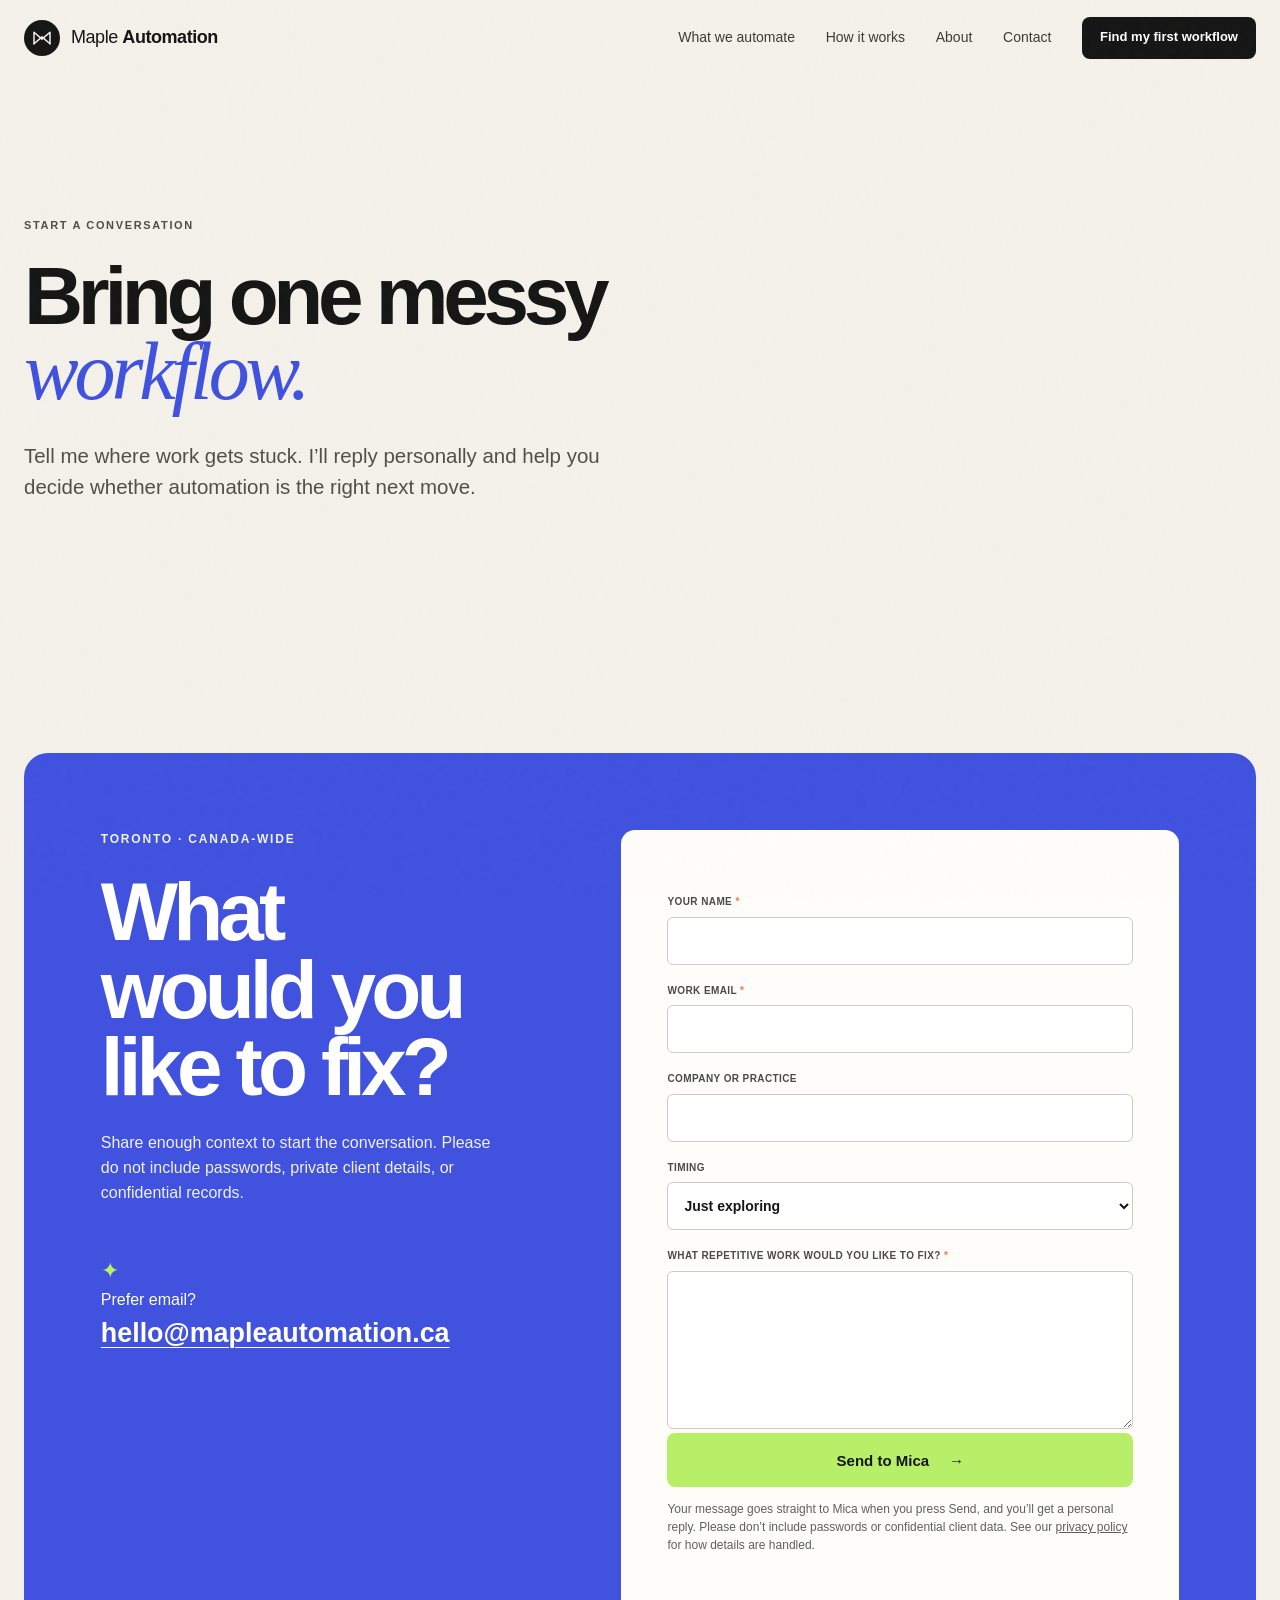
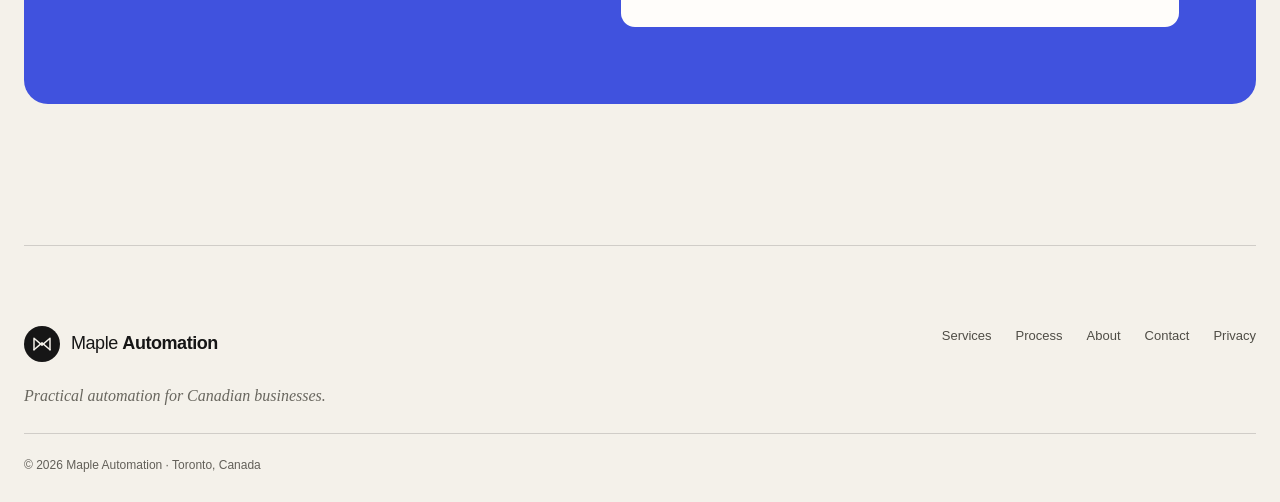
==== commit 0c21fe87: "Contact form sends directly (Google Apps Script); privacy notice update Co-Authored-By: Claude Opus " ====
--- a/contact.html
+++ b/contact.html
@@ -1 +1 @@
-<!doctype html><html lang="en-CA"><head><meta charset="utf-8"><meta name="viewport" content="width=device-width, initial-scale=1"><title>Contact Maple Automation | Start with one workflow</title><meta name="description" content="Tell Maple Automation where work gets stuck. Mica replies personally to Toronto and Canadian business inquiries."><meta name="robots" content="index,follow"><meta name="referrer" content="strict-origin-when-cross-origin"><link rel="canonical" href="https://mapleautomation.ca/contact.html"><meta property="og:type" content="website"><meta property="og:locale" content="en_CA"><meta property="og:site_name" content="Maple Automation"><meta property="og:title" content="Contact Maple Automation | Start with one workflow"><meta property="og:description" content="Tell Maple Automation where work gets stuck. Mica replies personally to Toronto and Canadian business inquiries."><meta property="og:url" content="https://mapleautomation.ca/contact.html"><meta property="og:image" content="https://mapleautomation.ca/assets/social-card.png"><meta property="og:image:alt" content="Maple Automation — Practical automation for Canadian businesses"><meta name="twitter:card" content="summary_large_image"><meta name="twitter:title" content="Contact Maple Automation | Start with one workflow"><meta name="twitter:description" content="Tell Maple Automation where work gets stuck. Mica replies personally to Toronto and Canadian business inquiries."><meta name="twitter:image" content="https://mapleautomation.ca/assets/social-card.png"><link rel="icon" href="assets/favicon.svg" type="image/svg+xml"><link rel="stylesheet" href="styles.css"></head><body><a class="skip-link" href="#main">Skip to content</a><header class="site-header" data-header><a class="brand" href="index.html" aria-label="Maple Automation home"><svg class="brand-mark" viewBox="0 0 42 42" aria-hidden="true"><path d="M7 31V11l14 12 14-12v20"/><path d="M7 31l14-12 14 12"/></svg><span>Maple <b>Automation</b></span></a><button class="menu-toggle" type="button" aria-expanded="false" aria-controls="site-nav" data-menu-toggle><span class="sr-only" data-menu-label>Open navigation</span><span></span><span></span></button><nav id="site-nav" class="site-nav" aria-label="Primary" data-nav><a href="services.html">What we automate</a><a href="process.html">How it works</a><a href="about.html">About</a><a href="contact.html" aria-current="page">Contact</a><a class="button button-small button-dark" href="contact.html">Find my first workflow</a></nav></header><main id="main" tabindex="-1"><section class="page-hero section-shell section-pad"><p class="eyebrow">Start a conversation</p><h1>Bring one messy<br><em>workflow.</em></h1><p class="hero-lede">Tell me where work gets stuck. I’ll reply personally and help you decide whether automation is the right next move.</p></section><section class="contact-section section-pad"><div class="contact-shell" data-reveal><div class="contact-copy"><p class="eyebrow eyebrow-light">Toronto · Canada-wide</p><h2>What would you like to fix?</h2><p>Share enough context to start the conversation. Please do not include passwords, private client details, or confidential records.</p><div class="contact-direct"><span class="contact-icon">✦</span><p>Prefer email?<br><a href="mailto:hello@mapleautomation.ca">hello@mapleautomation.ca</a></p></div></div><form class="contact-form" data-contact-form action="mailto:hello@mapleautomation.ca" method="post" enctype="text/plain"><label for="name">Your name <span aria-hidden="true">*</span><input id="name" name="name" type="text" autocomplete="name" required maxlength="80"></label><label for="email">Work email <span aria-hidden="true">*</span><input id="email" name="email" type="email" autocomplete="email" required maxlength="160"></label><label for="company">Company or practice<input id="company" name="company" type="text" autocomplete="organization" maxlength="120"></label><label for="timing">Timing<select id="timing" name="timing"><option>Just exploring</option><option>This quarter</option><option>As soon as possible</option></select></label><label for="workflow">What repetitive work would you like to fix? <span aria-hidden="true">*</span><textarea id="workflow" name="workflow" rows="6" required maxlength="2000" aria-describedby="contact-form-note"></textarea></label><button class="button button-primary button-wide" type="submit">Compose email to Mica <span aria-hidden="true">→</span></button><p class="form-note" id="contact-form-note">This opens your email app with the details filled in. It does not send until you press Send. If nothing opens, email hello@mapleautomation.ca directly. Please don’t include passwords or confidential client data. See our <a href="privacy.html">privacy policy</a> for how details are handled.</p><p class="form-status" data-form-status role="status" aria-live="polite"></p></form></div></section></main><footer class="site-footer"><div class="footer-brand"><a class="brand" href="index.html"><svg class="brand-mark" viewBox="0 0 42 42" aria-hidden="true"><path d="M7 31V11l14 12 14-12v20"/><path d="M7 31l14-12 14 12"/></svg><span>Maple <b>Automation</b></span></a><p>Practical automation for Canadian businesses.</p></div><nav aria-label="Footer"><a href="services.html">Services</a><a href="process.html">Process</a><a href="about.html">About</a><a href="contact.html">Contact</a><a href="privacy.html">Privacy</a></nav><p class="footer-note">© <span data-year></span> Maple Automation · Toronto, Canada</p></footer><script src="script.js" defer></script></body></html>
+<!doctype html><html lang="en-CA"><head><meta charset="utf-8"><meta name="viewport" content="width=device-width, initial-scale=1"><title>Contact Maple Automation | Start with one workflow</title><meta name="description" content="Tell Maple Automation where work gets stuck. Mica replies personally to Toronto and Canadian business inquiries."><meta name="robots" content="index,follow"><meta name="referrer" content="strict-origin-when-cross-origin"><link rel="canonical" href="https://mapleautomation.ca/contact.html"><meta property="og:type" content="website"><meta property="og:locale" content="en_CA"><meta property="og:site_name" content="Maple Automation"><meta property="og:title" content="Contact Maple Automation | Start with one workflow"><meta property="og:description" content="Tell Maple Automation where work gets stuck. Mica replies personally to Toronto and Canadian business inquiries."><meta property="og:url" content="https://mapleautomation.ca/contact.html"><meta property="og:image" content="https://mapleautomation.ca/assets/social-card.png"><meta property="og:image:alt" content="Maple Automation — Practical automation for Canadian businesses"><meta name="twitter:card" content="summary_large_image"><meta name="twitter:title" content="Contact Maple Automation | Start with one workflow"><meta name="twitter:description" content="Tell Maple Automation where work gets stuck. Mica replies personally to Toronto and Canadian business inquiries."><meta name="twitter:image" content="https://mapleautomation.ca/assets/social-card.png"><link rel="icon" href="assets/favicon.svg" type="image/svg+xml"><link rel="stylesheet" href="styles.css"></head><body><a class="skip-link" href="#main">Skip to content</a><header class="site-header" data-header><a class="brand" href="index.html" aria-label="Maple Automation home"><svg class="brand-mark" viewBox="0 0 42 42" aria-hidden="true"><path d="M7 31V11l14 12 14-12v20"/><path d="M7 31l14-12 14 12"/></svg><span>Maple <b>Automation</b></span></a><button class="menu-toggle" type="button" aria-expanded="false" aria-controls="site-nav" data-menu-toggle><span class="sr-only" data-menu-label>Open navigation</span><span></span><span></span></button><nav id="site-nav" class="site-nav" aria-label="Primary" data-nav><a href="services.html">What we automate</a><a href="process.html">How it works</a><a href="about.html">About</a><a href="contact.html" aria-current="page">Contact</a><a class="button button-small button-dark" href="contact.html">Find my first workflow</a></nav></header><main id="main" tabindex="-1"><section class="page-hero section-shell section-pad"><p class="eyebrow">Start a conversation</p><h1>Bring one messy<br><em>workflow.</em></h1><p class="hero-lede">Tell me where work gets stuck. I’ll reply personally and help you decide whether automation is the right next move.</p></section><section class="contact-section section-pad"><div class="contact-shell" data-reveal><div class="contact-copy"><p class="eyebrow eyebrow-light">Toronto · Canada-wide</p><h2>What would you like to fix?</h2><p>Share enough context to start the conversation. Please do not include passwords, private client details, or confidential records.</p><div class="contact-direct"><span class="contact-icon">✦</span><p>Prefer email?<br><a href="mailto:hello@mapleautomation.ca">hello@mapleautomation.ca</a></p></div></div><form class="contact-form" data-contact-form data-endpoint="https://script.google.com/macros/s/AKfycbyCQvXv4_o8ZIKKrfXtnpC-GDXEc8OWT6UKr5WylK9qcDCjhX_a59sZxX8qs0YcK2K44Q/exec" action="https://script.google.com/macros/s/AKfycbyCQvXv4_o8ZIKKrfXtnpC-GDXEc8OWT6UKr5WylK9qcDCjhX_a59sZxX8qs0YcK2K44Q/exec" method="post"><input type="text" name="_honey" class="sr-only" tabindex="-1" autocomplete="off" aria-hidden="true"><label for="name">Your name <span aria-hidden="true">*</span><input id="name" name="name" type="text" autocomplete="name" required maxlength="80"></label><label for="email">Work email <span aria-hidden="true">*</span><input id="email" name="email" type="email" autocomplete="email" required maxlength="160"></label><label for="company">Company or practice<input id="company" name="company" type="text" autocomplete="organization" maxlength="120"></label><label for="timing">Timing<select id="timing" name="timing"><option>Just exploring</option><option>This quarter</option><option>As soon as possible</option></select></label><label for="workflow">What repetitive work would you like to fix? <span aria-hidden="true">*</span><textarea id="workflow" name="workflow" rows="6" required maxlength="2000" aria-describedby="contact-form-note"></textarea></label><button class="button button-primary button-wide" type="submit">Send to Mica <span aria-hidden="true">→</span></button><p class="form-note" id="contact-form-note">Your message goes straight to Mica when you press Send, and you’ll get a personal reply. Please don’t include passwords or confidential client data. See our <a href="privacy.html">privacy policy</a> for how details are handled.</p><p class="form-status" data-form-status role="status" aria-live="polite"></p></form></div></section></main><footer class="site-footer"><div class="footer-brand"><a class="brand" href="index.html"><svg class="brand-mark" viewBox="0 0 42 42" aria-hidden="true"><path d="M7 31V11l14 12 14-12v20"/><path d="M7 31l14-12 14 12"/></svg><span>Maple <b>Automation</b></span></a><p>Practical automation for Canadian businesses.</p></div><nav aria-label="Footer"><a href="services.html">Services</a><a href="process.html">Process</a><a href="about.html">About</a><a href="contact.html">Contact</a><a href="privacy.html">Privacy</a></nav><p class="footer-note">© <span data-year></span> Maple Automation · Toronto, Canada</p></footer><script src="script.js" defer></script></body></html>
